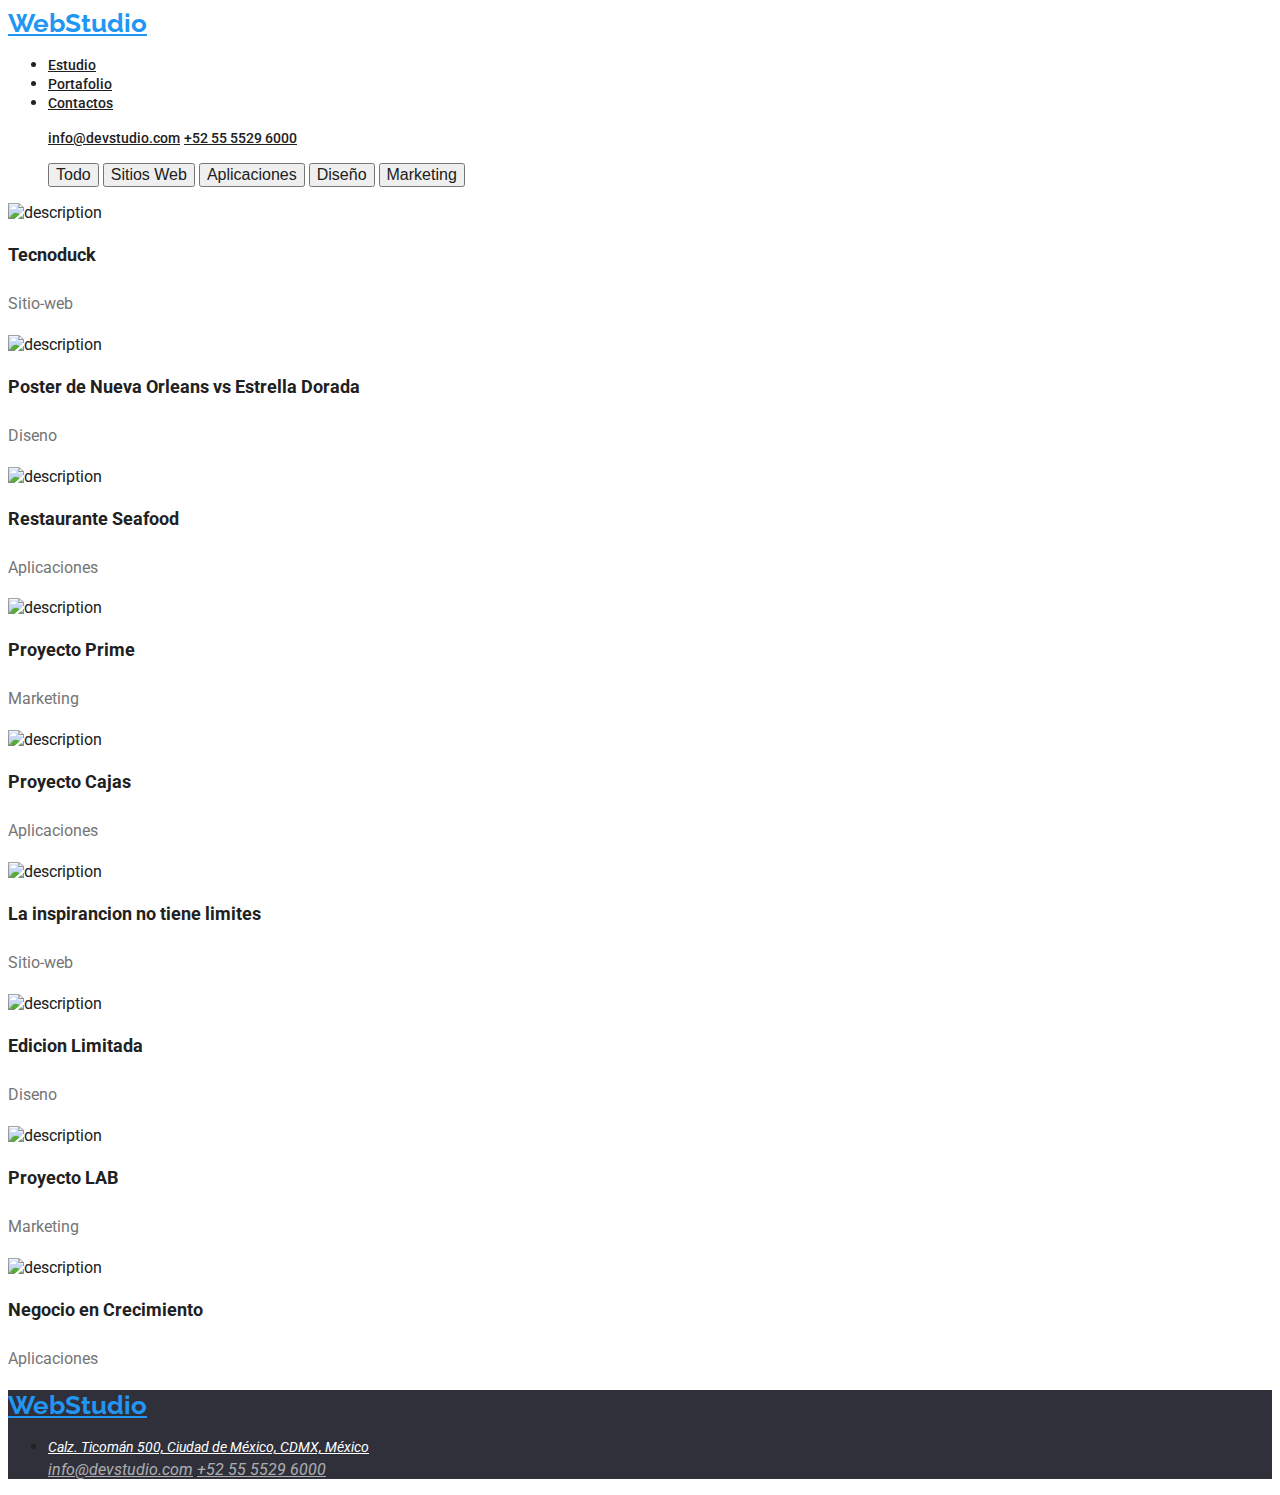
==== portafolio.html @ afdd82fb "Add files via upload" ====
<!DOCTYPE html>
<html lang="en">
  <head>
    <meta charset="UTF-8" />
    <meta http-equiv="X-UA-Compatible" content="IE=edge" />
    <meta name="viewport" content="width=device-width, initial-scale=1.0" />
    <link rel="stylesheet" href="" />
    <title>Homework1</title>
    <link rel="stylesheet" href="./css/styles.css">
    <link rel="preconnect" href="https://fonts.googleapis.com">
<link rel="preconnect" href="https://fonts.gstatic.com" crossorigin>
<link href="https://fonts.googleapis.com/css2?family=Raleway:wght@700&family=Roboto:wght@400;500;700;900&display=swap" rel="stylesheet">
  </head>
  <body>
    <header>
      <a class="webstudio" href="url">WebStudio</a>
      <nav>
        <ul>
          <li><a class="link" href="./index.html">Estudio</a></li>
          <li><a class="link" href="./portafolio.html">Portafolio</a></li>
          <li><a class="link" href="./contactos.html">Contactos</a></li>
        </ul>
      </nav>
      <ul>
        <a class="contacts" href="url">info@devstudio.com</a>
        <a class="contacts" href="url">+52 55 5529 6000</a>
      </ul>
    </header>
    <main>
      <ul>
        <input class="button" type="button" value="Todo" />
        <input class="button" type="button" value="Sitios Web" />
        <input class="button" type="button" value="Aplicaciones" />
        <input class="button" type="button" value="Diseño" />
        <input class="button" type="button" value="Marketing" />
      </ul>
      <section>
        <li class="list-image">
          <img
            src="C:\Users\Usuario\Documents\GitHub\goit-markup-hw-02\imagenes\imagen 2.1.jpg"
            alt="description"
            width="370"
            height="294"
          />
          <h2 class="image-title">Tecnoduck</h2>
          <p class="image-subtitle">Sitio-web</p>
          <img
            src="C:\Users\Usuario\Documents\GitHub\goit-markup-hw-02\imagenes\imagen 2.2.jpg"
            alt="description"
            width="370"
            height="294"
          />
          <h2 class="image-title">Poster de Nueva Orleans vs Estrella Dorada</h2>
          <p class="image-subtitle">Diseno</p>
          <img
            src="C:\Users\Usuario\Documents\GitHub\goit-markup-hw-02\imagenes\imagen 2.3.jpg"
            alt="description"
            width="370"
            height="294"
          />
          <h2 class="image-title">Restaurante Seafood</h2>
          <p class="image-subtitle">Aplicaciones</p>
          <img
            src="C:\Users\Usuario\Documents\GitHub\goit-markup-hw-02\imagenes\imagen 2.4.jpg"
            alt="description"
            width="370"
            height="294"
          />
          <h2 class="image-title">Proyecto Prime</h2>
          <p class="image-subtitle">Marketing</p>
          <img
            src="C:\Users\Usuario\Documents\GitHub\goit-markup-hw-02\imagenes\imagen 2.5.jpg"
            alt="description"
            width="370"
            height="294"
          />
          <h2 class="image-title">Proyecto Cajas</h2>
          <p class="image-subtitle">Aplicaciones</p>
          <img
            src="C:\Users\Usuario\Documents\GitHub\goit-markup-hw-02\imagenes\imagen 2.6.jpg"
            alt="description"
            width="370"
            height="294"
          />
          <h2 class="image-title">La inspirancion no tiene limites</h2>
          <p class="image-subtitle">Sitio-web</p>
          <img
            src="C:\Users\Usuario\Documents\GitHub\goit-markup-hw-02\imagenes\imagen 2.7.jpg"
            alt="description"
            width="370"
            height="294"
          />
          <h2 class="image-title">Edicion Limitada</h2>
          <p class="image-subtitle">Diseno</p>
          <img
            src="C:\Users\Usuario\Documents\GitHub\goit-markup-hw-02\imagenes\imagen 2.8.jpg"
            alt="description"
            width="370"
            height="294"
          />
          <h2 class="image-title">Proyecto LAB</h2>
          <p class="image-subtitle">Marketing</p>
          <img
            src="C:\Users\Usuario\Documents\GitHub\goit-markup-hw-02\imagenes\imagen 2.9.jpg"
            alt="description"
            width="370"
            height="294"
          />
          <h2 class="image-title">Negocio en Crecimiento</h2>
          <p class="image-subtitle">Aplicaciones</p>
        </li>
      </section>
    </main>
    <footer class="foot">
      <a class="webstudio" href="url">WebStudio</a>
      <address>
        <ul>
          <li>
            <a class="address" href="#" target="_blank" rel="noopener noreferrer">
              Calz. Ticomán 500, Ciudad de México, CDMX, México
            </a>
          </li>
          <a class="contacts-2" href="url">info@devstudio.com</a>
        <a class="contacts-2" href="url">+52 55 5529 6000</a>
        </ul>
      </address>
    </footer>
  </body>
</html>
---- css/styles.css ----
body {
    font-family: 'roboto', sans-serif;
    color: #212121;
}
.webstudio {
    color: #2196F3;
    font-weight: 700; 
    font-size: 26px;
    line-height: 1.19;
    font-family: 'raleway'
}
.contacts {
    color: #757575;
    font-weight: 500;
    font-size: 14px;
    line-height: 1.14;
}
.link {
    color: #212121;
    font-weight: 500;
    font-size: 14px;
    line-height: 1.14;
}
.link:hover {
    color: #2196F3;
    font-weight: 500;
    font-size: 14px;
    line-height: 1.14;
}
.button {
    color: #212121;
    font-weight: 500;
    font-size: 16px;
    line-height: 1.62;
}
.button:hover {
    font-weight: 500;
    font-size: 16px;
    line-height: 1.62;    
cursor: pointer;
color: white;
background-color: #2196F3;
}
.contacts {
    color: #212121;
}
.contacts:hover {
    color: #2196F3;
}
.list-image {
    list-style: none;
}
.image-title {
    color: #212121;
    font-weight: 700;
    font-size: 18px;
    line-height: 2;
}
.image-subtitle { 
    color: #757575;
    font-weight: 400;
    font-size: 16px;
    line-height: 1.87;
}
.address {
    color: #FFFFFF;
    font-weight: 400;
    font-size: 14px;
    line-height: 1.71;
}
.address:hover {
color: #2196F3;
}
.contacts-2 {
    color: #FFFFFF;
    opacity: 60%;
}
.contacts-2:hover {
    color: #2196F3;
}
.foot {
    background-color: #2F303A;
}
.soluciones{
    color: #FFFFFF;
    font-weight: 900;
    font-size: 44px;
    line-height: 1.36;
}
.section {
    background-color: #2F303A;
}
.buttonh {
    color: #FFFFFF;
    background-color: #2196F3;
    font-weight: 700;
    font-size: 16px;
    line-height: 1.87;
    cursor: pointer;
}
.buttonh:hover {
    background-color: blue;
    cursor: pointer;
}
.ptitle {
    list-style: none;
    color: #212121;
    font-weight: 700;
    font-size: 14px;
    line-height: 1.14;
}
.ptext {
    color: #757575;
    font-weight: 400;
    font-size: 14px;
    line-height: 1.71;   
}
.indeximage {
    list-style: none;
}
.teamsection {
    background-color: #F5F4FA;
}
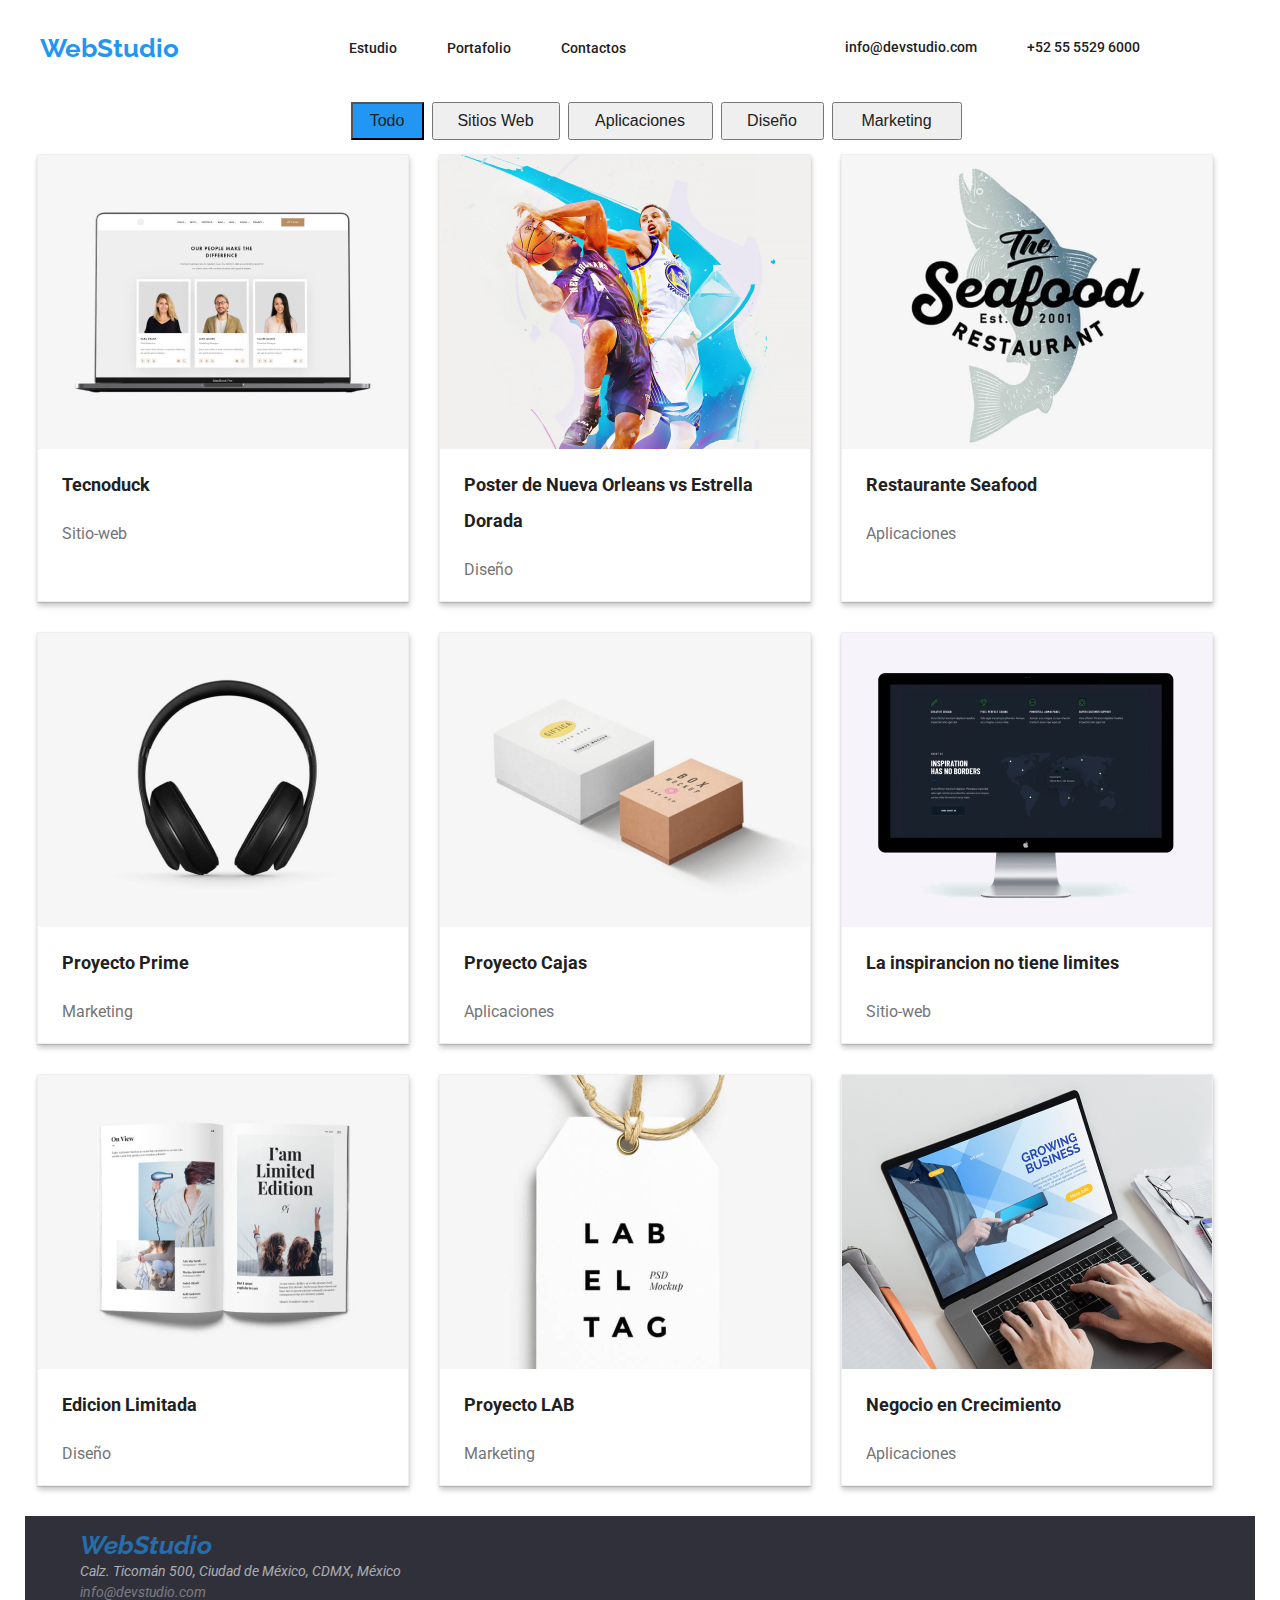
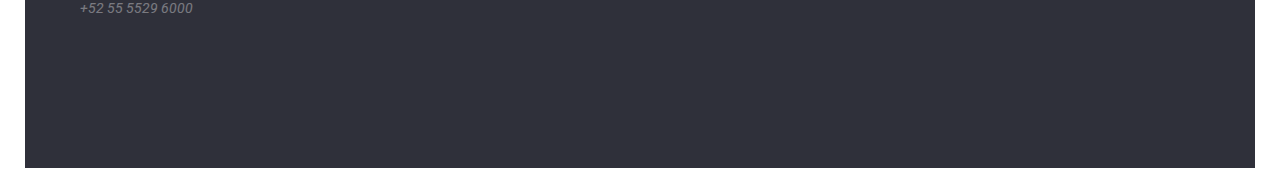
==== commit 75a59037: "Add files via upload" ====
--- a/portafolio.html
+++ b/portafolio.html
@@ -1,129 +1,118 @@
 <!DOCTYPE html>
 <html lang="en">
   <head>
-    <meta charset="UTF-8" />
-    <meta http-equiv="X-UA-Compatible" content="IE=edge" />
-    <meta name="viewport" content="width=device-width, initial-scale=1.0" />
-    <link rel="stylesheet" href="" />
-    <title>Homework1</title>
-    <link rel="stylesheet" href="./css/styles.css">
-    <link rel="preconnect" href="https://fonts.googleapis.com">
-<link rel="preconnect" href="https://fonts.gstatic.com" crossorigin>
-<link href="https://fonts.googleapis.com/css2?family=Raleway:wght@700&family=Roboto:wght@400;500;700;900&display=swap" rel="stylesheet">
-  </head>
-  <body>
-    <header>
+      <meta charset="UTF-8" />
+      <meta http-equiv="X-UA-Compatible" content="IE=edge" />
+      <meta name="viewport" content="width=device-width, initial-scale=1.0" />
+      <title>Soluciones Eficaces Para su Negocio</title>
+      <link rel="stylesheet" href="css/styles.css" />
+      <link rel="preconnect" href="https://fonts.googleapis.com" />
+      <link rel="preconnect" href="https://fonts.gstatic.com" crossorigin />
+      <link rel="preconnect" href="https://fonts.googleapis.com" />
+      <link rel="preconnect" href="https://fonts.gstatic.com" crossorigin />
+      <link href="https://fonts.googleapis.com/css2?family=Roboto:wght@500&display=swap" rel="stylesheet"/>
+      <link href="https://fonts.googleapis.com/css2?family=Raleway:wght@700&family=Roboto:wght@400;700;900&display=swap" rel="stylesheet"/>
+  </head> 
+  <body> 
+     <!-- Menu de Inicio -->
+    <header class="container page-header">
       <a class="webstudio" href="url">WebStudio</a>
       <nav>
-        <ul>
-          <li><a class="link" href="./index.html">Estudio</a></li>
-          <li><a class="link" href="./portafolio.html">Portafolio</a></li>
-          <li><a class="link" href="./contactos.html">Contactos</a></li>
+        <ul class="linklist">
+          <li><a class="link" href="./index.html" rel="noopener noreferrer">Estudio</a></li>
+          <li><a class="link" href="./portafolio.html" rel="noopener noreferrer">Portafolio</a></li>
+          <li><a class="link" href="./contactos.html" rel="noopener noreferrer">Contactos</a></li>
         </ul>
       </nav>
-      <ul>
-        <a class="contacts" href="url">info@devstudio.com</a>
-        <a class="contacts" href="url">+52 55 5529 6000</a>
+       <!-- Contactos Header -->
+      <ul class="contacts">
+        <li><a class="contacts" href="url">info@devstudio.com</a></li>
+        <li><a class="contacts" href="url">+52 55 5529 6000</a></li>
       </ul>
     </header>
+    <!-- Botones -->
     <main>
-      <ul>
-        <input class="button" type="button" value="Todo" />
-        <input class="button" type="button" value="Sitios Web" />
-        <input class="button" type="button" value="Aplicaciones" />
-        <input class="button" type="button" value="Diseño" />
-        <input class="button" type="button" value="Marketing" />
+      <section class="container">
+      <h1 hidden>Portafolio</h1>
+      <ul class="listbuttons">
+        <li><input class="button1" type="button" value="Todo" /></li> 
+        <li><input class="button2" type="button" value="Sitios Web" /></li>
+        <li><input class="button3" type="button" value="Aplicaciones" /></li>
+        <li><input class="button4" type="button" value="Diseño" /></li>
+        <li><input class="button5" type="button" value="Marketing" /></li>
       </ul>
-      <section>
-        <li class="list-image">
-          <img
-            src="C:\Users\Usuario\Documents\GitHub\goit-markup-hw-02\imagenes\imagen 2.1.jpg"
-            alt="description"
-            width="370"
-            height="294"
-          />
-          <h2 class="image-title">Tecnoduck</h2>
-          <p class="image-subtitle">Sitio-web</p>
-          <img
-            src="C:\Users\Usuario\Documents\GitHub\goit-markup-hw-02\imagenes\imagen 2.2.jpg"
-            alt="description"
-            width="370"
-            height="294"
-          />
-          <h2 class="image-title">Poster de Nueva Orleans vs Estrella Dorada</h2>
-          <p class="image-subtitle">Diseno</p>
-          <img
-            src="C:\Users\Usuario\Documents\GitHub\goit-markup-hw-02\imagenes\imagen 2.3.jpg"
-            alt="description"
-            width="370"
-            height="294"
-          />
-          <h2 class="image-title">Restaurante Seafood</h2>
-          <p class="image-subtitle">Aplicaciones</p>
-          <img
-            src="C:\Users\Usuario\Documents\GitHub\goit-markup-hw-02\imagenes\imagen 2.4.jpg"
-            alt="description"
-            width="370"
-            height="294"
-          />
-          <h2 class="image-title">Proyecto Prime</h2>
-          <p class="image-subtitle">Marketing</p>
-          <img
-            src="C:\Users\Usuario\Documents\GitHub\goit-markup-hw-02\imagenes\imagen 2.5.jpg"
-            alt="description"
-            width="370"
-            height="294"
-          />
-          <h2 class="image-title">Proyecto Cajas</h2>
-          <p class="image-subtitle">Aplicaciones</p>
-          <img
-            src="C:\Users\Usuario\Documents\GitHub\goit-markup-hw-02\imagenes\imagen 2.6.jpg"
-            alt="description"
-            width="370"
-            height="294"
-          />
-          <h2 class="image-title">La inspirancion no tiene limites</h2>
-          <p class="image-subtitle">Sitio-web</p>
-          <img
-            src="C:\Users\Usuario\Documents\GitHub\goit-markup-hw-02\imagenes\imagen 2.7.jpg"
-            alt="description"
-            width="370"
-            height="294"
-          />
-          <h2 class="image-title">Edicion Limitada</h2>
-          <p class="image-subtitle">Diseno</p>
-          <img
-            src="C:\Users\Usuario\Documents\GitHub\goit-markup-hw-02\imagenes\imagen 2.8.jpg"
-            alt="description"
-            width="370"
-            height="294"
-          />
-          <h2 class="image-title">Proyecto LAB</h2>
-          <p class="image-subtitle">Marketing</p>
-          <img
-            src="C:\Users\Usuario\Documents\GitHub\goit-markup-hw-02\imagenes\imagen 2.9.jpg"
-            alt="description"
-            width="370"
-            height="294"
-          />
-          <h2 class="image-title">Negocio en Crecimiento</h2>
-          <p class="image-subtitle">Aplicaciones</p>
-        </li>
       </section>
+      <!-- Imagenes -->
+      <section class="container">
+        <div class="row">
+          <div class="shadow-2">
+            <img src="imagenes/imagen 2.1.jpg" alt="description" width="370" height="294" />
+            <h2 class="image-title">Tecnoduck</h2>
+            <p class="image-subtitle">Sitio-web</p>
+          </div>
+          <div class="shadow-2">
+            <img src="imagenes/imagen 2.2.jpg" alt="description" width="370" height="294" />
+            <h2 class="image-title">Poster de Nueva Orleans vs Estrella Dorada</h2>
+            <p class="image-subtitle">Diseño</p>
+          </div>
+          <div class="shadow-2">
+            <img src="imagenes/imagen 2.3.jpg" alt="description" width="370" height="294" />
+            <h2 class="image-title">Restaurante Seafood</h2>
+            <p class="image-subtitle">Aplicaciones</p>
+          </div>
+        </div>
+        <div class="row">
+          <div class="shadow-2">
+            <img src="imagenes/imagen 2.4.jpg" alt="description" width="370" height="294" />
+            <h2 class="image-title">Proyecto Prime</h2>
+            <p class="image-subtitle">Marketing</p>
+          </div>
+          <div class="shadow-2">
+            <img src="imagenes/imagen 2.5.jpg" alt="description" width="370" height="294" />
+            <h2 class="image-title">Proyecto Cajas</h2>
+            <p class="image-subtitle">Aplicaciones</p>
+          </div>
+          <div class="shadow-2">
+            <img src="imagenes/imagen 2.6.jpg" alt="description" width="370" height="294" />
+            <h2 class="image-title">La inspirancion no tiene limites</h2>
+            <p class="image-subtitle">Sitio-web</p>
+          </div>
+        </div>
+        <div class="row">
+          <div class="shadow-2">
+            <img src="imagenes/imagen 2.7.jpg" alt="description" width="370" height="294" />
+            <h2 class="image-title">Edicion Limitada</h2>
+            <p class="image-subtitle">Diseño</p>
+          </div>
+          <div class="shadow-2">
+            <img src="imagenes/imagen 2.8.jpg" alt="description" width="370" height="294" />
+            <h2 class="image-title">Proyecto LAB</h2>
+            <p class="image-subtitle">Marketing</p>
+          </div>
+          <div class="shadow-2">
+            <img src="imagenes/imagen 2.9.jpg" alt="description" width="370" height="294" />
+            <h2 class="image-title">Negocio en Crecimiento</h2>
+            <p class="image-subtitle">Aplicaciones</p>
+          </div>
+        </div>
+      </section>
+      
     </main>
-    <footer class="foot">
-      <a class="webstudio" href="url">WebStudio</a>
-      <address>
-        <ul>
+    <!-- Footer -->
+    <footer class="container foot">
+      <address class="footer-info">
+        <ul class="contacts-2">
+          <a class="webstudio" href="url">WebStudio</a>
           <li>
             <a class="address" href="#" target="_blank" rel="noopener noreferrer">
               Calz. Ticomán 500, Ciudad de México, CDMX, México
             </a>
           </li>
-          <a class="contacts-2" href="url">info@devstudio.com</a>
-        <a class="contacts-2" href="url">+52 55 5529 6000</a>
+          <li><a class="contacts-2" href="url">info@devstudio.com</a></li>
+          <li><a class="contacts-2" href="url">+52 55 5529 6000</a></li>
         </ul>
       </address>
     </footer>
   </body>
 </html>
+
--- a/css/styles.css
+++ b/css/styles.css
@@ -1,123 +1,373 @@
 body {
-    font-family: 'roboto', sans-serif;
-    color: #212121;
-}
+  background-color: white;
+  font-family: "Roboto", "Arial";
+  text-decoration: none;
+  font-size: 14px;
+  font-weight: 400;
+  display: flex;
+  flex-direction: column;
+  align-items: center;
+}
+
 .webstudio {
-    color: #2196F3;
-    font-weight: 700; 
-    font-size: 26px;
-    line-height: 1.19;
-    font-family: 'raleway'
-}
+  color: #2196F3;
+  text-decoration: none;
+  font-weight: 700;
+  font-size: 26px;
+  line-height: 1.19;
+  font-family: 'raleway';
+}
+
 .contacts {
-    color: #757575;
-    font-weight: 500;
-    font-size: 14px;
-    line-height: 1.14;
-}
+  color: #212121;;
+  font-weight: 500;
+  font-size: 14px;
+  line-height: 1.14;
+  list-style-type: none;
+  display: flex;
+  padding-right: 50px;
+  text-decoration: none;
+}
+
+.linklist {
+  color: #212121;
+  font-weight: 500;
+  list-style: none;
+  display: flex;
+  justify-content: space-between;
+}
+
 .link {
-    color: #212121;
-    font-weight: 500;
-    font-size: 14px;
-    line-height: 1.14;
-}
+  color: #212121;
+  font-weight: 500;
+  font-size: 14px;
+  line-height: 1.14;
+  margin-right: 50px;
+  text-decoration: none;
+
+}
+
 .link:hover {
-    color: #2196F3;
-    font-weight: 500;
-    font-size: 14px;
-    line-height: 1.14;
-}
-.button {
-    color: #212121;
-    font-weight: 500;
-    font-size: 16px;
-    line-height: 1.62;
-}
-.button:hover {
-    font-weight: 500;
-    font-size: 16px;
-    line-height: 1.62;    
-cursor: pointer;
-color: white;
-background-color: #2196F3;
-}
-.contacts {
-    color: #212121;
-}
+  color: #2196F3;
+  font-weight: 500;
+  font-size: 14px;
+  line-height: 1.14;
+}
+
+.button1 {
+  color: #212121;
+  width: 73px;
+  height: 38px;
+  font-weight: 500;
+  font-size: 16px;
+  line-height: 1.62;
+  background-color: #2196F3;
+  margin-right: 8px;
+}
+
+.button1:hover {
+  font-weight: 500;
+  font-size: 16px;
+  line-height: 1.62;
+  cursor: pointer;
+  color: white;
+  background-color: #757575;
+}
+
+.button2 {
+  color: #212121;
+  font-weight: 500;
+  font-size: 16px;
+  width: 128px;
+  height: 38px;
+  line-height: 1.62;
+  margin-right: 8px;
+}
+
+.button2:hover {
+  font-weight: 500;
+  font-size: 16px;
+  line-height: 1.62;
+  cursor: pointer;
+  color: white;
+  background-color: #2196F3;
+}
+
+.button3 {
+  color: #212121;
+  font-weight: 500;
+  font-size: 16px;
+  width: 145px;
+  height: 38px;
+  line-height: 1.62;
+  margin-right: 8px;
+}
+
+.button3:hover {
+  font-weight: 500;
+  font-size: 16px;
+  line-height: 1.62;
+  cursor: pointer;
+  color: white;
+  background-color: #2196F3;
+}
+
+.button4 {
+  color: #212121;
+  font-weight: 500;
+  font-size: 16px;
+  width: 103px;
+  height: 38px;
+  line-height: 1.62;
+  margin-right: 8px;
+}
+
+.button4:hover {
+  font-weight: 500;
+  font-size: 16px;
+  line-height: 1.62;
+  cursor: pointer;
+  color: white;
+  background-color: #2196F3;
+}
+
+.button5 {
+  color: #212121;
+  font-weight: 500;
+  font-size: 16px;
+  width: 130px;
+  height: 38px;
+  line-height: 1.62;
+  margin-right: 8px;
+}
+
+.button5:hover {
+  font-weight: 500;
+  font-size: 16px;
+  line-height: 1.62;
+  cursor: pointer;
+  color: white;
+  background-color: #2196F3;
+}
+
+.solutions-greybox {
+  background-color: #2f303a;
+  width: 1600px;
+  height: 600px;
+  display: flex;
+  flex-direction: column;
+  align-items: center;
+  justify-content: center;
+  text-decoration: none;
+}
+
 .contacts:hover {
-    color: #2196F3;
-}
+  color: #2196F3;
+}
+
 .list-image {
-    list-style: none;
-}
+  list-style: none;
+  display: flex;
+  justify-content: space-evenly;
+}
+
+.list-image-2 {
+  display: flex;
+  flex-wrap: wrap;
+  justify-content: center;
+}
+
+
+.h2title {
+  align-items: center;
+  justify-content: center;
+  display: flex;
+  font-weight: 700;
+  font-size: 36px;
+  line-height: 42.19px;
+}
+
 .image-title {
-    color: #212121;
-    font-weight: 700;
-    font-size: 18px;
-    line-height: 2;
-}
-.image-subtitle { 
-    color: #757575;
-    font-weight: 400;
-    font-size: 16px;
-    line-height: 1.87;
-}
+  color: #212121;
+  font-weight: 700;
+  font-size: 18px;
+  line-height: 2;
+  padding-left: 24px;
+}
+
+.image-subtitle {
+  color: #757575;
+  font-weight: 400;
+  font-size: 16px;
+  line-height: 1.87;
+  padding-left: 24px;
+}
+
 .address {
-    color: #FFFFFF;
-    font-weight: 400;
-    font-size: 14px;
-    line-height: 1.71;
-}
+  color: #FFFFFF;
+  font-weight: 400;
+  font-size: 14px;
+  line-height: 1.71;
+  text-decoration: none;
+}
+
 .address:hover {
-color: #2196F3;
-}
+  color: #2196F3;
+}
+
 .contacts-2 {
-    color: #FFFFFF;
-    opacity: 60%;
-}
+  color: #FFFFFF;
+  opacity: 60%;
+  list-style-type: none;
+  text-decoration: none;
+}
+
 .contacts-2:hover {
-    color: #2196F3;
-}
+  color: #2196F3;
+}
+
 .foot {
-    background-color: #2F303A;
-}
-.soluciones{
-    color: #FFFFFF;
-    font-weight: 900;
-    font-size: 44px;
-    line-height: 1.36;
-}
-.section {
-    background-color: #2F303A;
-}
+  background-color: #2F303A;
+  width: 1600px;
+  height: 252px;
+}
+
+.footer-info {
+  top: 2218px;
+  left: 215px;
+}
+
+.soluciones {
+  color: white;
+  font-style: Roboto;
+  font-size: 44px;
+  font-weight: 900;
+  text-align: center;
+  line-height: 1.36;
+}
+
+.position-soluciones {
+  width: 696px;
+  height: 120px;
+  top: 280px;
+  left: 448px;
+}
+
+.solutions {
+  background-color: #2F303A;
+}
+
 .buttonh {
-    color: #FFFFFF;
-    background-color: #2196F3;
-    font-weight: 700;
-    font-size: 16px;
-    line-height: 1.87;
-    cursor: pointer;
-}
+  color: #FFFFFF;
+  background-color: #2196F3;
+  width: 261px;
+  height: 50px;
+  font-weight: 700;
+  font-size: 16px;
+  line-height: 1.87;
+  cursor: pointer;
+}
+
 .buttonh:hover {
-    background-color: blue;
-    cursor: pointer;
-}
+  background-color: #2196F3;
+  cursor: pointer;
+}
+
+.four-points {
+  list-style: none;
+  display: flex;
+  margin: 95px;
+}
+
+.four-points li {
+  list-style: none;
+}
+
+.valuep {
+  padding-right: 30px;
+}
+
 .ptitle {
-    list-style: none;
-    color: #212121;
-    font-weight: 700;
-    font-size: 14px;
-    line-height: 1.14;
-}
+  color: #212121;
+  font-weight: 700;
+  font-size: 14px;
+  line-height: 1.14;
+}
+
 .ptext {
-    color: #757575;
-    font-weight: 400;
-    font-size: 14px;
-    line-height: 1.71;   
-}
-.indeximage {
-    list-style: none;
-}
+  color: #757575;
+  font-weight: 400;
+  font-size: 14px;
+  line-height: 1.71;
+  width: 270px;
+}
+.ptextteam {
+  color: #757575;
+  font-weight: 400;
+  font-size: 16px;
+  line-height: 18.75px;
+}
+
+.team-member {
+  align-items: center;
+  justify-content: center;
+}
+
 .teamsection {
-    background-color: #F5F4FA;
+  background-color: #F5F4FA;
+  margin-top: 94px;
+  width: 1600px;
+  height: 648px;
+
+}
+
+.page-header {
+  display: flex;
+  justify-content: space-between;
+  align-items: center;
+  column-gap: 100px;
+  height: 80px;
+  top: 0px;
+  background: #FFFFFF;
+}
+
+.container {
+  width: 1200px;
+  margin-left: auto;
+  margin-right: auto;
+  padding-left: 15px;
+  padding-right: 15px;
+}
+
+.listbuttons {
+  list-style: none;
+  display: flex;
+  justify-content: center;
+}
+
+.shadow {
+  width: 270px;
+  height: 368px;
+  left: 208px;
+  top: 1716px;
+  text-align: center;
+  background: #ffffff;
+  box-shadow: 0px 1px 3px rgba(0, 0, 0, 0.12), 0px 1px 1px rgba(0, 0, 0, 0.14),
+    0px 2px 1px rgba(0, 0, 0, 0.2);
+  border-radius: 0px 0px 4px 4px;
+}
+
+.shadow-2 {
+
+  background: #FFFFFF;
+  border: 1px solid #EEEEEE;
+  box-shadow: 0px 1px 1px rgba(0, 0, 0, 0.12), 0px 4px 4px rgba(0, 0, 0, 0.06), 1px 4px 6px rgba(0, 0, 0, 0.16);
+  margin-right: 30px;
+}
+
+.row {
+  display: flex;
+  flex-direction: row;
+  justify-content: center;
+  margin-bottom: 30px;
 }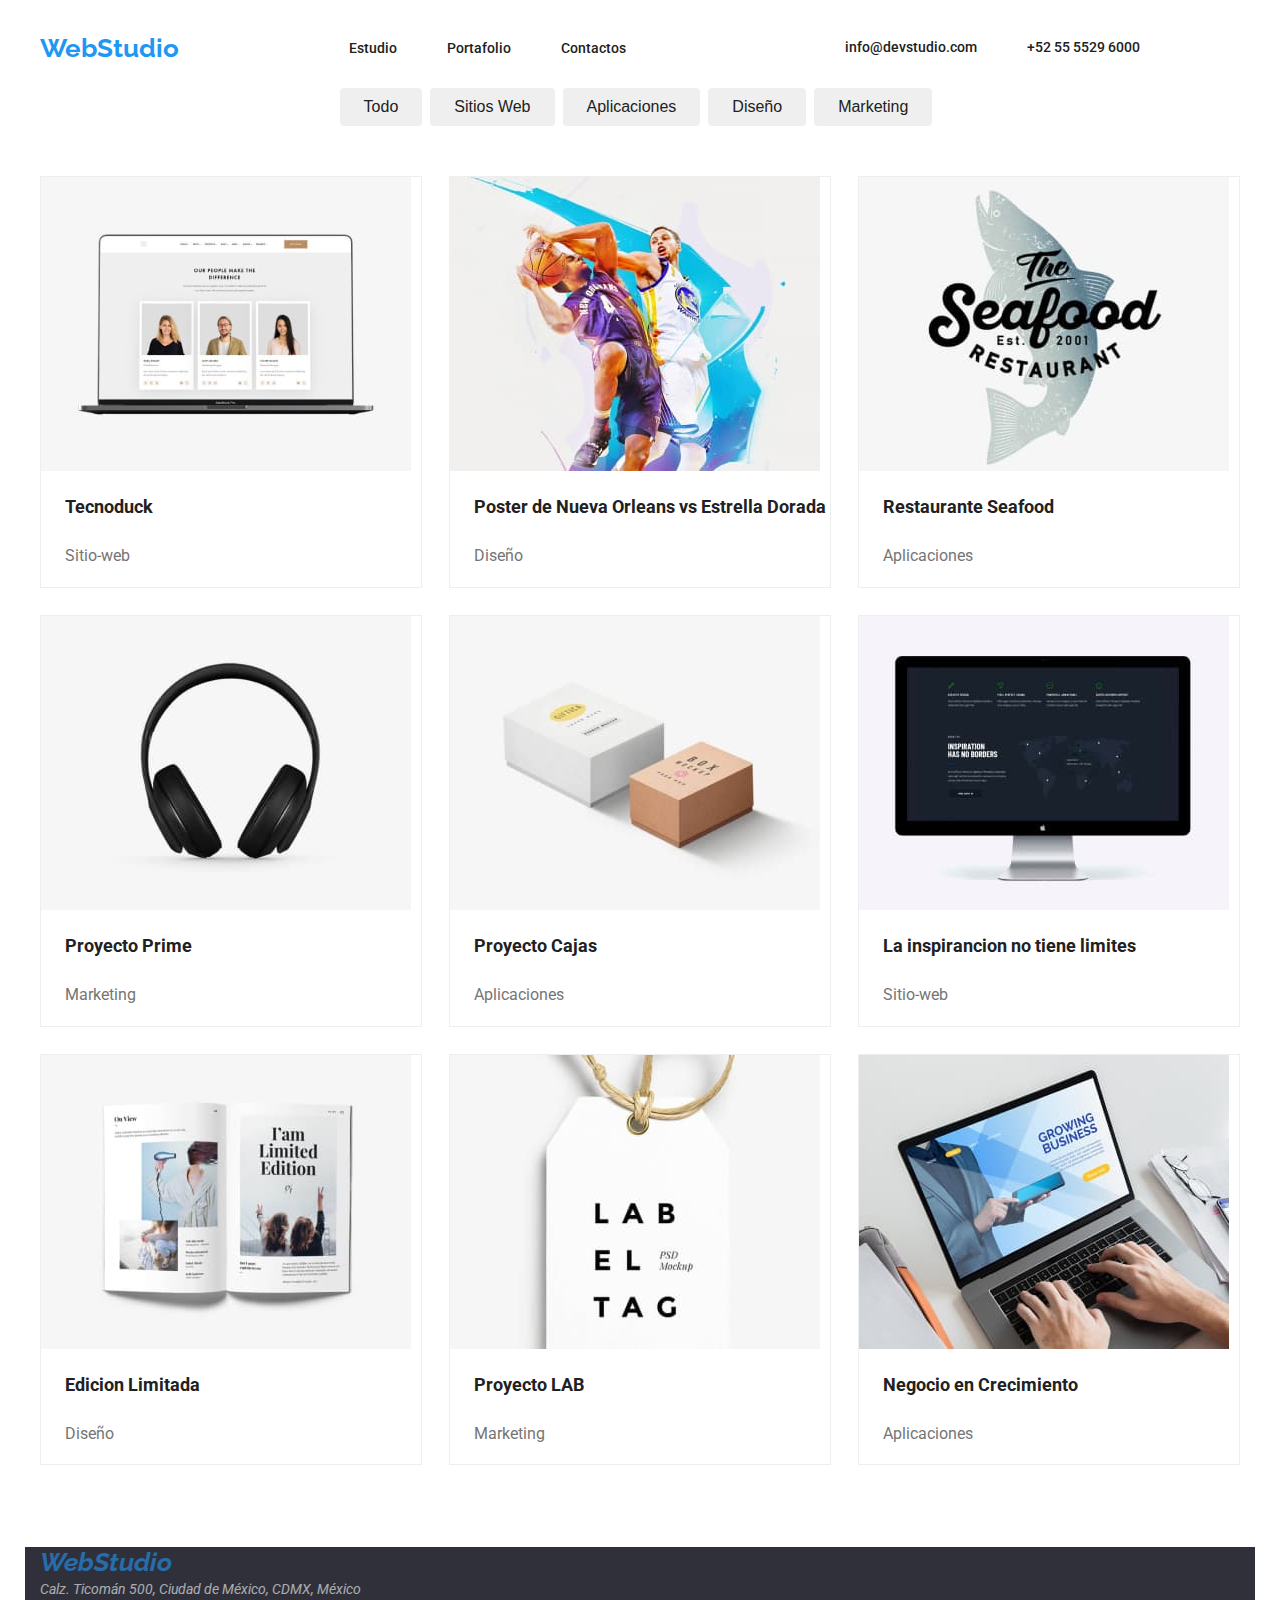
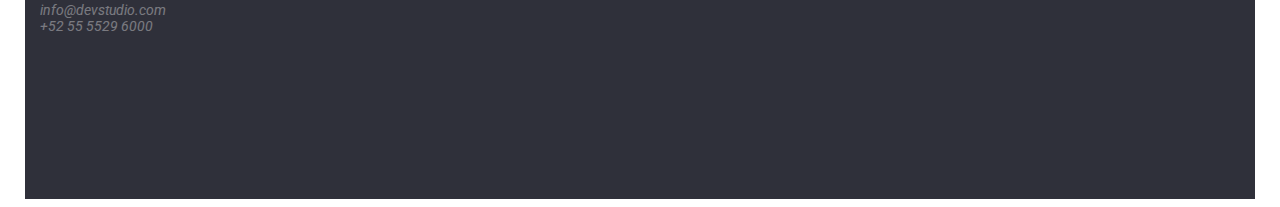
==== commit 15ed5fd8: "Add files via upload" ====
--- a/portafolio.html
+++ b/portafolio.html
@@ -8,108 +8,100 @@
       <link rel="stylesheet" href="css/styles.css" />
       <link rel="preconnect" href="https://fonts.googleapis.com" />
       <link rel="preconnect" href="https://fonts.gstatic.com" crossorigin />
-      <link rel="preconnect" href="https://fonts.googleapis.com" />
-      <link rel="preconnect" href="https://fonts.gstatic.com" crossorigin />
       <link href="https://fonts.googleapis.com/css2?family=Roboto:wght@500&display=swap" rel="stylesheet"/>
       <link href="https://fonts.googleapis.com/css2?family=Raleway:wght@700&family=Roboto:wght@400;700;900&display=swap" rel="stylesheet"/>
-  </head> 
   <body> 
      <!-- Menu de Inicio -->
     <header class="container page-header">
-      <a class="webstudio" href="url">WebStudio</a>
+      <a class="webstudio" href="#">WebStudio</a>
       <nav>
         <ul class="linklist">
-          <li><a class="link" href="./index.html" rel="noopener noreferrer">Estudio</a></li>
-          <li><a class="link" href="./portafolio.html" rel="noopener noreferrer">Portafolio</a></li>
-          <li><a class="link" href="./contactos.html" rel="noopener noreferrer">Contactos</a></li>
+          <li><a class="link" href="./index.html">Estudio</a></li>
+          <li><a class="link" href="./portafolio.html">Portafolio</a></li>
+          <li><a class="link" href="./contactos.html">Contactos</a></li>
         </ul>
       </nav>
        <!-- Contactos Header -->
       <ul class="contacts">
-        <li><a class="contacts" href="url">info@devstudio.com</a></li>
-        <li><a class="contacts" href="url">+52 55 5529 6000</a></li>
+        <li><a class="contacts" href="mailto:info">info@devstudio.com</a></li>
+        <li><a class="contacts" href="tel:+525555296000">+52 55 5529 6000</a></li>
       </ul>
     </header>
     <!-- Botones -->
     <main>
       <section class="container">
-      <h1 hidden>Portafolio</h1>
-      <ul class="listbuttons">
-        <li><input class="button1" type="button" value="Todo" /></li> 
-        <li><input class="button2" type="button" value="Sitios Web" /></li>
-        <li><input class="button3" type="button" value="Aplicaciones" /></li>
-        <li><input class="button4" type="button" value="Diseño" /></li>
-        <li><input class="button5" type="button" value="Marketing" /></li>
-      </ul>
-      </section>
+        <h1 hidden>Portafolio</h1>
+        <ul class="listbuttons">
+          <li><input class="button" type="button" value="Todo" /></li> 
+          <li><input class="button" type="button" value="Sitios Web" /></li>
+          <li><input class="button" type="button" value="Aplicaciones" /></li>
+          <li><input class="button" type="button" value="Diseño" /></li>
+          <li><input class="button" type="button" value="Marketing" /></li>
+        </ul>
+        </section>
       <!-- Imagenes -->
       <section class="container">
-        <div class="row">
-          <div class="shadow-2">
-            <img src="imagenes/imagen 2.1.jpg" alt="description" width="370" height="294" />
+        <ul class="row">
+          <li class="shadow-2">
+            <img src="images/imagen_2.1.jpg" alt="description" width="370" height="294" />
             <h2 class="image-title">Tecnoduck</h2>
             <p class="image-subtitle">Sitio-web</p>
-          </div>
-          <div class="shadow-2">
-            <img src="imagenes/imagen 2.2.jpg" alt="description" width="370" height="294" />
+          </li>
+          <li class="shadow-2">
+            <img src="images/imagen_2.2.jpg" alt="description" width="370" height="294" />
             <h2 class="image-title">Poster de Nueva Orleans vs Estrella Dorada</h2>
             <p class="image-subtitle">Diseño</p>
-          </div>
-          <div class="shadow-2">
-            <img src="imagenes/imagen 2.3.jpg" alt="description" width="370" height="294" />
+          </li>
+          <li class="shadow-2">
+            <img src="images/imagen_2.3.jpg" alt="description" width="370" height="294" />
             <h2 class="image-title">Restaurante Seafood</h2>
             <p class="image-subtitle">Aplicaciones</p>
-          </div>
-        </div>
-        <div class="row">
-          <div class="shadow-2">
-            <img src="imagenes/imagen 2.4.jpg" alt="description" width="370" height="294" />
+          </li>
+          <li class="shadow-2">
+            <img src="images/imagen_2.4.jpg" alt="description" width="370" height="294" />
             <h2 class="image-title">Proyecto Prime</h2>
             <p class="image-subtitle">Marketing</p>
-          </div>
-          <div class="shadow-2">
-            <img src="imagenes/imagen 2.5.jpg" alt="description" width="370" height="294" />
+          </li>
+          <li class="shadow-2">
+            <img src="images/imagen_2.5.jpg" alt="description" width="370" height="294" />
             <h2 class="image-title">Proyecto Cajas</h2>
             <p class="image-subtitle">Aplicaciones</p>
-          </div>
-          <div class="shadow-2">
-            <img src="imagenes/imagen 2.6.jpg" alt="description" width="370" height="294" />
+          </li>
+          <li class="shadow-2">
+            <img src="images/imagen_2.6.jpg" alt="description" width="370" height="294" />
             <h2 class="image-title">La inspirancion no tiene limites</h2>
             <p class="image-subtitle">Sitio-web</p>
-          </div>
-        </div>
-        <div class="row">
-          <div class="shadow-2">
-            <img src="imagenes/imagen 2.7.jpg" alt="description" width="370" height="294" />
+          </li>
+          <li class="shadow-2">
+            <img src="images/imagen_2.7.jpg" alt="description" width="370" height="294" />
             <h2 class="image-title">Edicion Limitada</h2>
             <p class="image-subtitle">Diseño</p>
-          </div>
-          <div class="shadow-2">
-            <img src="imagenes/imagen 2.8.jpg" alt="description" width="370" height="294" />
+          </li>
+          <li class="shadow-2">
+            <img src="images/imagen_2.8.jpg" alt="description" width="370" height="294" />
             <h2 class="image-title">Proyecto LAB</h2>
             <p class="image-subtitle">Marketing</p>
-          </div>
-          <div class="shadow-2">
-            <img src="imagenes/imagen 2.9.jpg" alt="description" width="370" height="294" />
+          </li>
+          <li class="shadow-2">
+            <img src="images/imagen_2.9.jpg" alt="description" width="370" height="294" />
             <h2 class="image-title">Negocio en Crecimiento</h2>
             <p class="image-subtitle">Aplicaciones</p>
-          </div>
-        </div>
+          </li>
+        </ul>
       </section>
-      
     </main>
     <!-- Footer -->
     <footer class="container foot">
       <address class="footer-info">
         <ul class="contacts-2">
-          <a class="webstudio" href="url">WebStudio</a>
+          <a class="webstudio" href="#">WebStudio</a>
           <li>
-            <a class="address" href="#" target="_blank" rel="noopener noreferrer">
+            <a class="address" href="https://goo.gl/maps/Dm4oQiikR5Fg9yRK8" target="_blank" rel="noopener noreferrer">
               Calz. Ticomán 500, Ciudad de México, CDMX, México
             </a>
           </li>
-          <li><a class="contacts-2" href="url">info@devstudio.com</a></li>
-          <li><a class="contacts-2" href="url">+52 55 5529 6000</a></li>
+          <li><a class="contacts-2" href="mailto:info">info@devstudio.com</a></li>
+        <li><a class="contacts-2" href="tel:+525555296000">+52 55 5529 6000</a></li>
         </ul>
       </address>
     </footer>
--- a/css/styles.css
+++ b/css/styles.css
@@ -54,105 +54,30 @@
   line-height: 1.14;
 }
 
-.button1 {
-  color: #212121;
-  width: 73px;
-  height: 38px;
-  font-weight: 500;
-  font-size: 16px;
-  line-height: 1.62;
-  background-color: #2196F3;
-  margin-right: 8px;
-}
-
-.button1:hover {
-  font-weight: 500;
-  font-size: 16px;
-  line-height: 1.62;
-  cursor: pointer;
-  color: white;
-  background-color: #757575;
-}
-
-.button2 {
-  color: #212121;
-  font-weight: 500;
-  font-size: 16px;
-  width: 128px;
-  height: 38px;
+.button {
+  color: #212121;
+  font-weight: 500;
+  font-size: 16px;
   line-height: 1.62;
   margin-right: 8px;
-}
-
-.button2:hover {
+  border: none;
+  border-radius: 4px;
+  padding: 6px 24px;
+}
+
+.button:hover, .button:focus {
   font-weight: 500;
   font-size: 16px;
   line-height: 1.62;
   cursor: pointer;
   color: white;
   background-color: #2196F3;
-}
-
-.button3 {
-  color: #212121;
-  font-weight: 500;
-  font-size: 16px;
-  width: 145px;
-  height: 38px;
-  line-height: 1.62;
-  margin-right: 8px;
-}
-
-.button3:hover {
-  font-weight: 500;
-  font-size: 16px;
-  line-height: 1.62;
-  cursor: pointer;
-  color: white;
-  background-color: #2196F3;
-}
-
-.button4 {
-  color: #212121;
-  font-weight: 500;
-  font-size: 16px;
-  width: 103px;
-  height: 38px;
-  line-height: 1.62;
-  margin-right: 8px;
-}
-
-.button4:hover {
-  font-weight: 500;
-  font-size: 16px;
-  line-height: 1.62;
-  cursor: pointer;
-  color: white;
-  background-color: #2196F3;
-}
-
-.button5 {
-  color: #212121;
-  font-weight: 500;
-  font-size: 16px;
-  width: 130px;
-  height: 38px;
-  line-height: 1.62;
-  margin-right: 8px;
-}
-
-.button5:hover {
-  font-weight: 500;
-  font-size: 16px;
-  line-height: 1.62;
-  cursor: pointer;
-  color: white;
-  background-color: #2196F3;
-}
+  box-shadow: 0px 3px 1px rgba(0, 0, 0, 0.1), 0px 1px 2px rgba(0, 0, 0, 0.08), 0px 2px 2px rgba(0, 0, 0, 0.12);
+}
+
 
 .solutions-greybox {
   background-color: #2f303a;
-  width: 1600px;
   height: 600px;
   display: flex;
   flex-direction: column;
@@ -228,7 +153,6 @@
 
 .foot {
   background-color: #2F303A;
-  width: 1600px;
   height: 252px;
 }
 
@@ -316,7 +240,6 @@
 .teamsection {
   background-color: #F5F4FA;
   margin-top: 94px;
-  width: 1600px;
   height: 648px;
 
 }
@@ -343,11 +266,12 @@
   list-style: none;
   display: flex;
   justify-content: center;
+  padding-bottom: 50px;
 }
 
 .shadow {
   width: 270px;
-  height: 368px;
+  height: 428px;
   left: 208px;
   top: 1716px;
   text-align: center;
@@ -358,16 +282,24 @@
 }
 
 .shadow-2 {
-
-  background: #FFFFFF;
+  background: #FFFFFF;  flex-basis: calc((100% - 60px) / 3);
   border: 1px solid #EEEEEE;
+}
+
+.shadow-2:hover {
   box-shadow: 0px 1px 1px rgba(0, 0, 0, 0.12), 0px 4px 4px rgba(0, 0, 0, 0.06), 1px 4px 6px rgba(0, 0, 0, 0.16);
-  margin-right: 30px;
 }
 
 .row {
   display: flex;
-  flex-direction: row;
-  justify-content: center;
-  margin-bottom: 30px;
-}+  flex-wrap: wrap;
+  justify-content: center;
+  gap: 27px;
+  padding-bottom: 82px;
+}
+
+ul {
+  list-style-type: none;
+  padding: 0;
+  margin: 0;
+  }
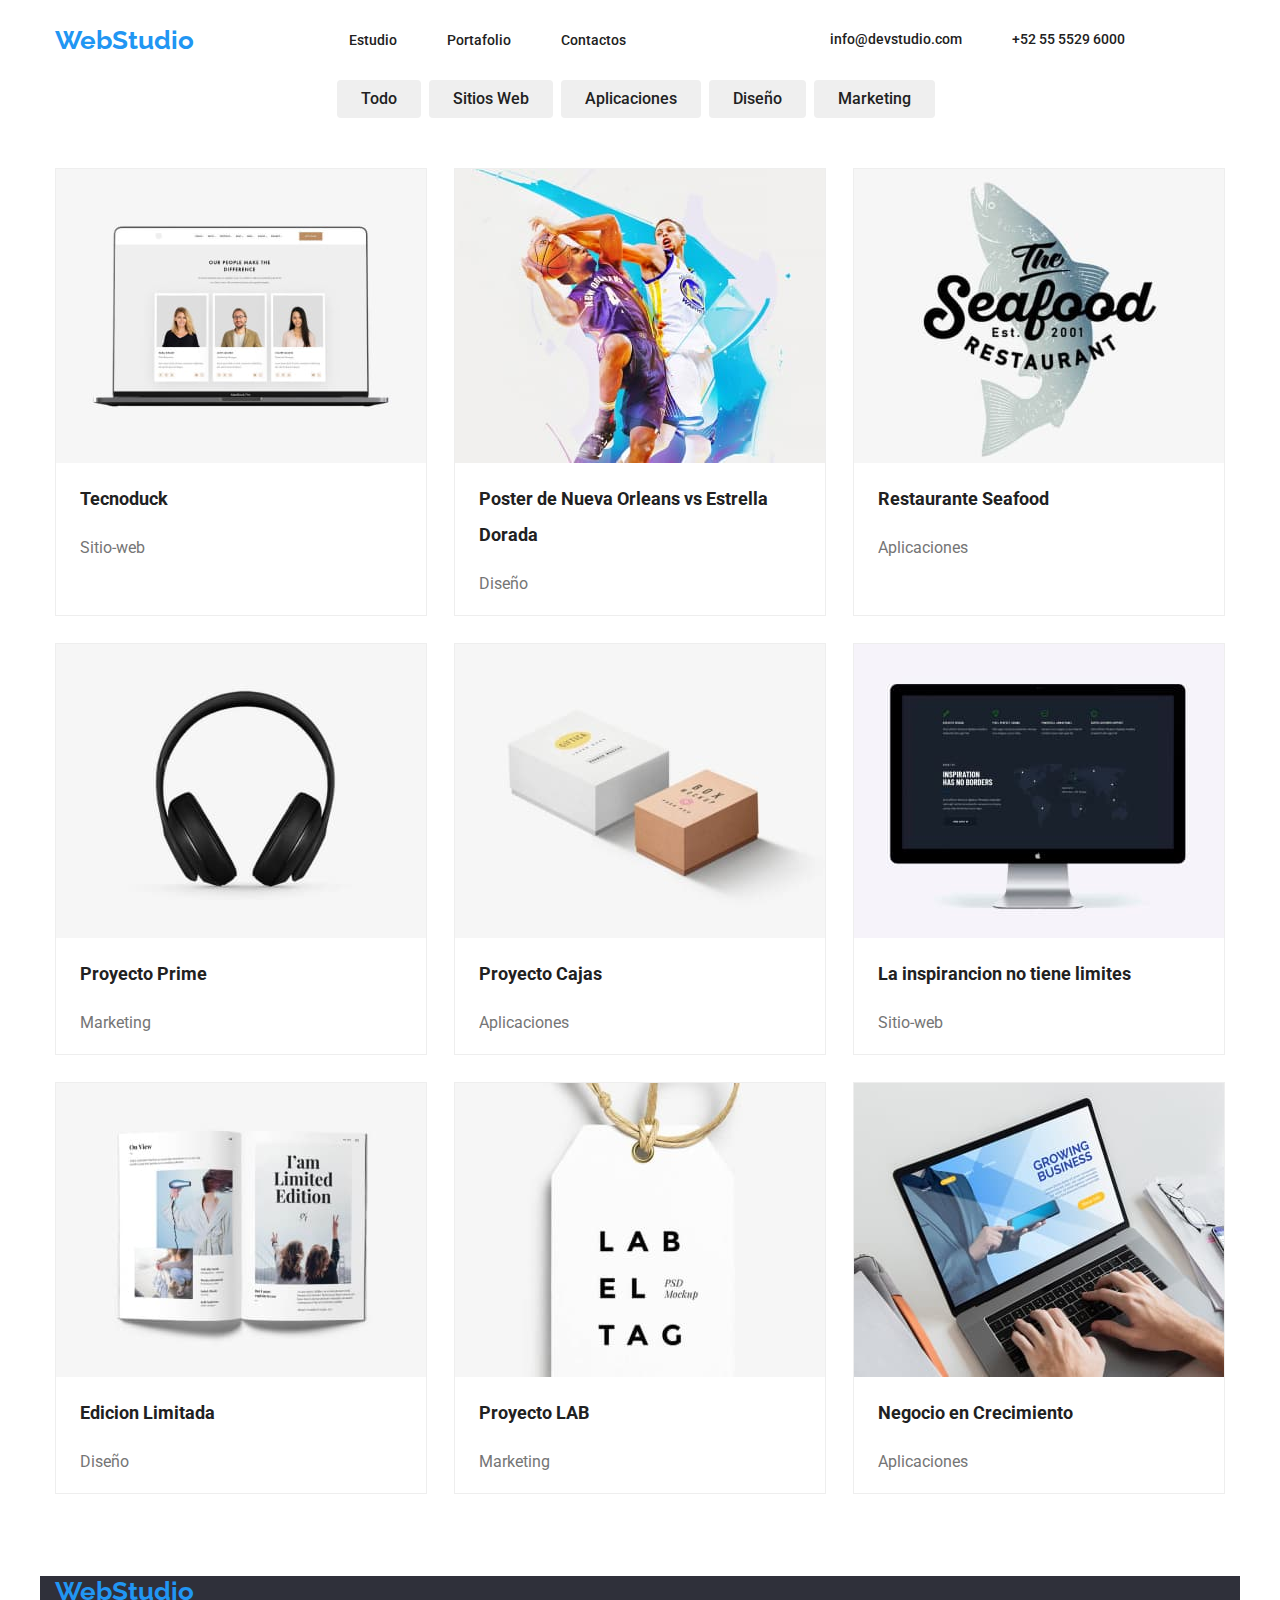
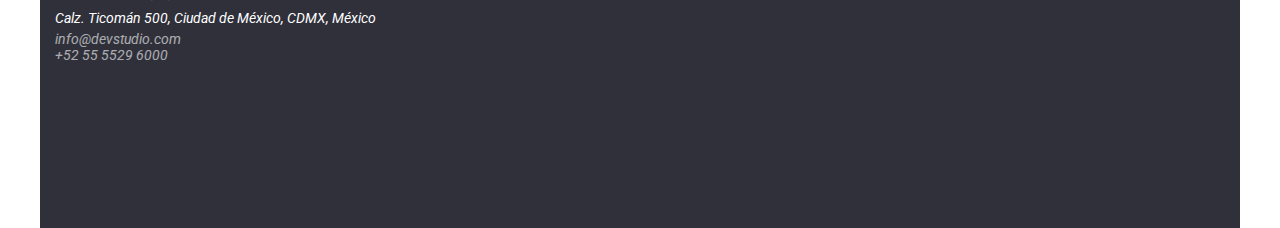
==== commit d958fc12: "Add files via upload" ====
--- a/portafolio.html
+++ b/portafolio.html
@@ -5,6 +5,7 @@
       <meta http-equiv="X-UA-Compatible" content="IE=edge" />
       <meta name="viewport" content="width=device-width, initial-scale=1.0" />
       <title>Soluciones Eficaces Para su Negocio</title>
+      <link rel="stylesheet" href="https://cdnjs.cloudflare.com/ajax/libs/modern-normalize/1.0.0/modern-normalize.min.css"/>
       <link rel="stylesheet" href="css/styles.css" />
       <link rel="preconnect" href="https://fonts.googleapis.com" />
       <link rel="preconnect" href="https://fonts.gstatic.com" crossorigin />
@@ -100,8 +101,8 @@
               Calz. Ticomán 500, Ciudad de México, CDMX, México
             </a>
           </li>
-          <li><a class="contacts-2" href="mailto:info">info@devstudio.com</a></li>
-        <li><a class="contacts-2" href="tel:+525555296000">+52 55 5529 6000</a></li>
+          <li><a class="contacts-2 footer-opacity" href="mailto:info@devstudio.com">info@devstudio.com</a></li>
+        <li><a class="contacts-2 footer-opacity" href="tel:+525555296000">+52 55 5529 6000</a></li>
         </ul>
       </address>
     </footer>
--- a/css/styles.css
+++ b/css/styles.css
@@ -4,9 +4,6 @@
   text-decoration: none;
   font-size: 14px;
   font-weight: 400;
-  display: flex;
-  flex-direction: column;
-  align-items: center;
 }
 
 .webstudio {
@@ -16,6 +13,7 @@
   font-size: 26px;
   line-height: 1.19;
   font-family: 'raleway';
+  font-style: normal;
 }
 
 .contacts {
@@ -142,7 +140,6 @@
 
 .contacts-2 {
   color: #FFFFFF;
-  opacity: 60%;
   list-style-type: none;
   text-decoration: none;
 }
@@ -303,3 +300,7 @@
   padding: 0;
   margin: 0;
   }
+
+  .footer-opacity {
+    opacity: 60%;
+  }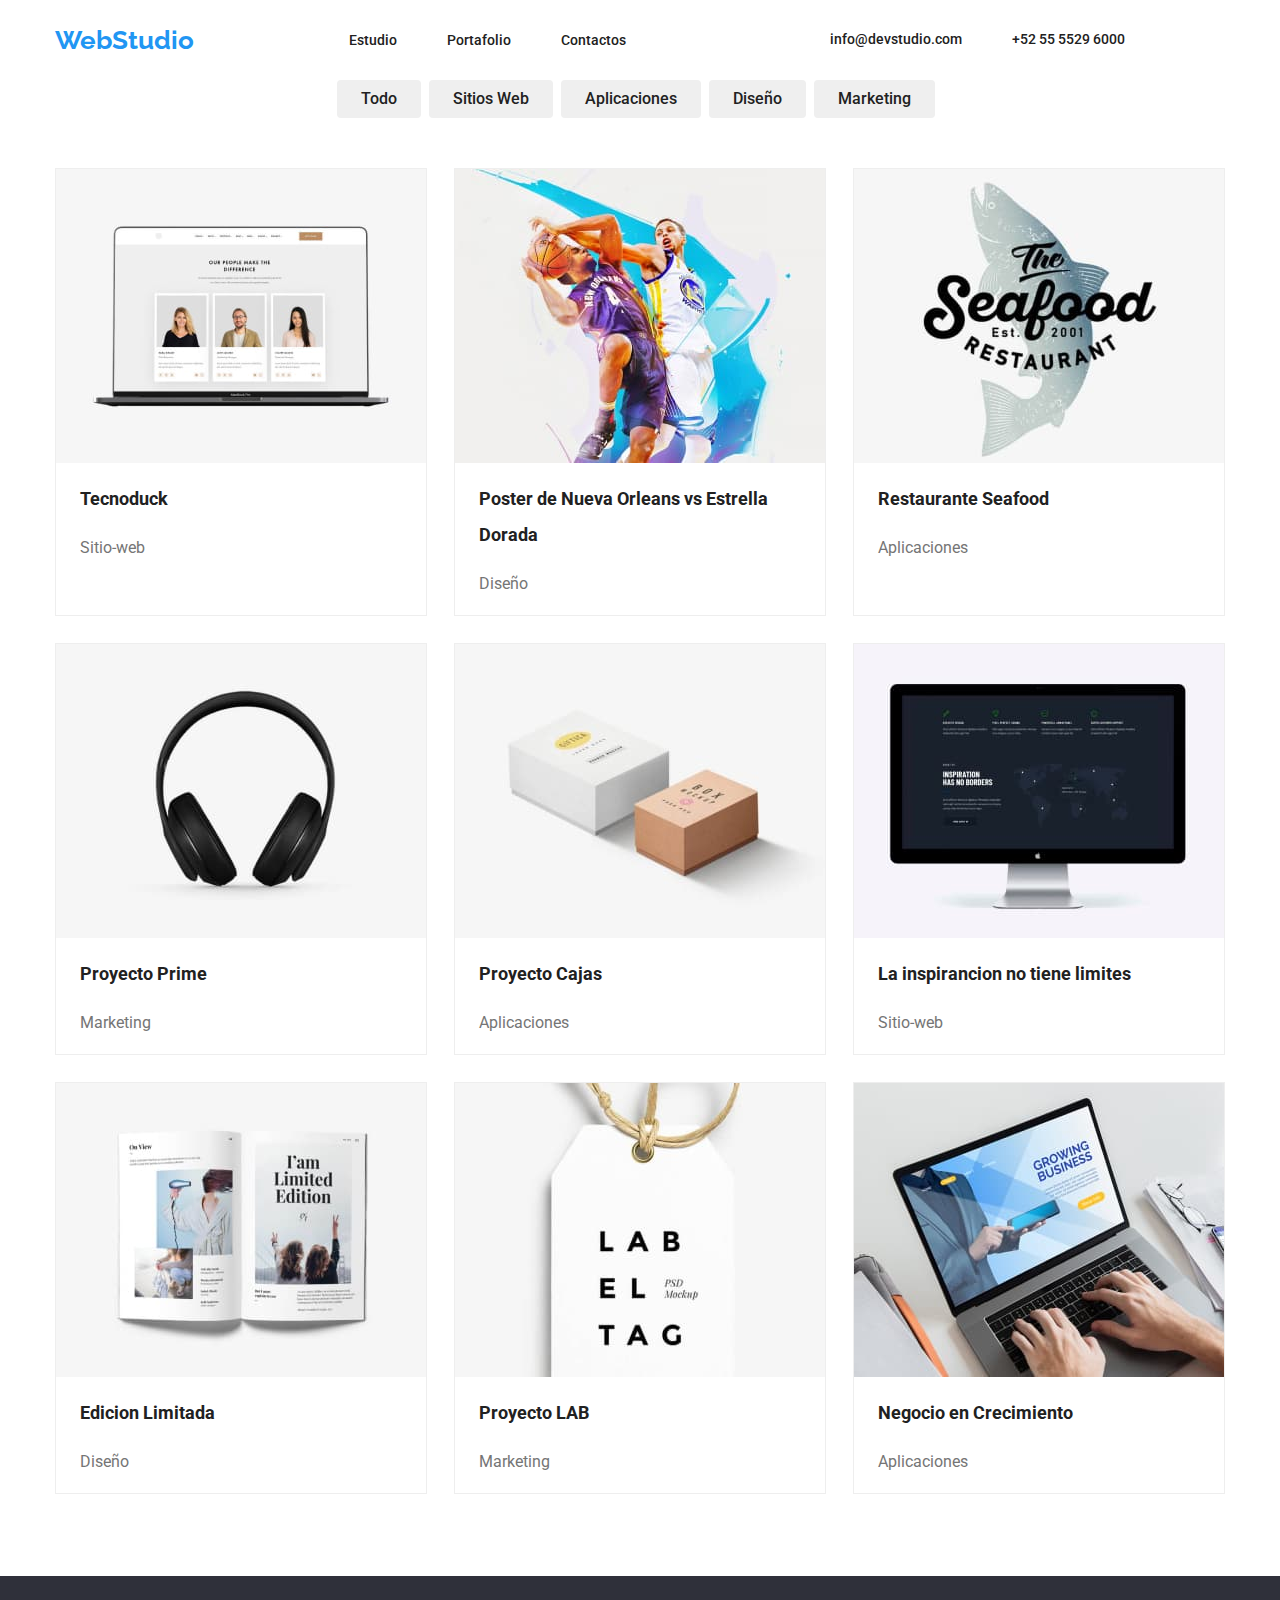
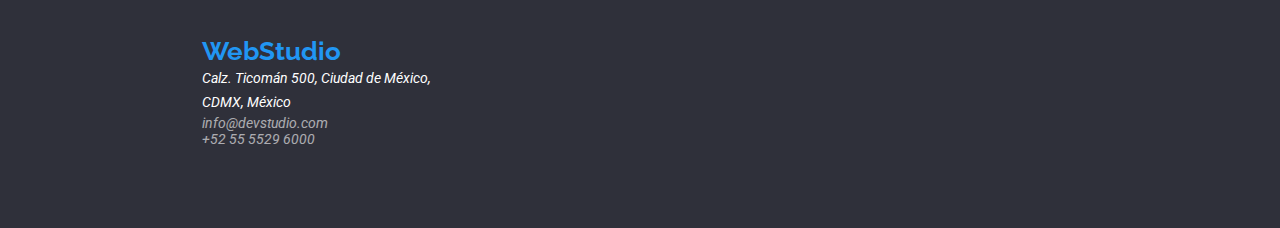
==== commit 29e3ea6a: "Add files via upload" ====
--- a/portafolio.html
+++ b/portafolio.html
@@ -92,11 +92,11 @@
       </section>
     </main>
     <!-- Footer -->
-    <footer class="container foot">
-      <address class="footer-info">
-        <ul class="contacts-2">
+    <footer class="foot">
+      <address class="container container-address">
+        <ul class="contacts-2 footer-contacts-width">
           <a class="webstudio" href="#">WebStudio</a>
-          <li>
+          <li class="address-box">
             <a class="address" href="https://goo.gl/maps/Dm4oQiikR5Fg9yRK8" target="_blank" rel="noopener noreferrer">
               Calz. Ticomán 500, Ciudad de México, CDMX, México
             </a>
--- a/css/styles.css
+++ b/css/styles.css
@@ -134,6 +134,10 @@
   text-decoration: none;
 }
 
+.address-box{
+  width: 231px;
+}
+
 .address:hover {
   color: #2196F3;
 }
@@ -151,11 +155,6 @@
 .foot {
   background-color: #2F303A;
   height: 252px;
-}
-
-.footer-info {
-  top: 2218px;
-  left: 215px;
 }
 
 .soluciones {
@@ -303,4 +302,20 @@
 
   .footer-opacity {
     opacity: 60%;
+  }
+
+  .container-address {
+    display: flex;
+    align-items: center;
+    gap: 70px;
+    display: flex;
+    justify-content: center;
+    padding-left: 215px;
+    padding-right: 878px;
+    padding-top: 60px;
+    padding-bottom: 60px;
+  }
+
+  .footer-contacts-width {
+    width: 213px;
   }